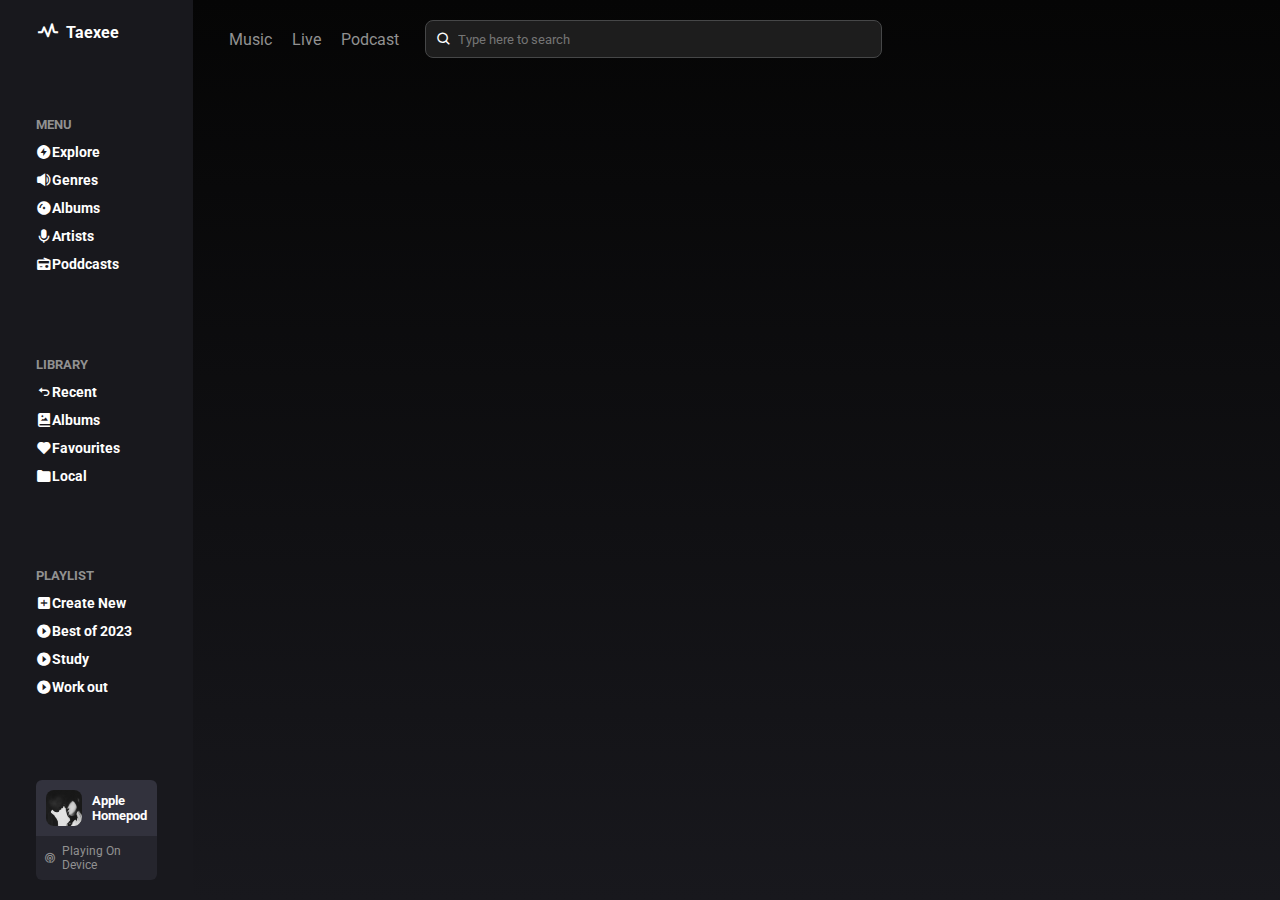
==== #7 music/index.html @ 2297165b "music player" ====
<!DOCTYPE html>
<html lang="en">
  <head>
    <meta charset="UTF-8">
    <meta name="viewport" content="width=device-width, initial-scale=1.0">
    <link href='https://unpkg.com/boxicons@2.1.4/css/boxicons.min.css' rel='stylesheet'>
    <link rel="stylesheet" href="style.css">
    <title>Music Player Platform</title>
  </head>
  
  <body>
    <div class="container">
      <aside class="sidebar">
        <div class="logo">
          <i class='bx bx-pulse'></i>
          <a href="#">Taexee</a>
        </div>

        <div class="menu">
          <h5>Menu</h5>
          <ul>
            <li>
              <i class='bx bxs-bolt-circle'></i>
              <a href="#">Explore</a>
            </li>
            <li>
              <i class='bx bxs-volume-full'></i>
              <a href="#">Genres</a>
            </li>
            <li>
              <i class='bx bxs-album'></i>
              <a href="#">Albums</a>
            </li>
            <li>
              <i class='bx bxs-microphone'></i>
              <a href="#">Artists</a>
            </li>
            <li>
              <i class='bx bxs-radio'></i>
              <a href="#">Poddcasts</a>
            </li>
          </ul>
        </div>

        <div class="menu">
          <h5>Library</h5>
          <ul>
            <li>
              <i class='bx bx-undo'></i>
              <a href="#">Recent</a>
            </li>
            <li>
              <i class='bx bxs-photo-album'></i>
              <a href="#">Albums</a>
            </li>
            <li>
              <i class='bx bxs-heart'></i>
              <a href="#">Favourites</a>
            </li>
            <li>
              <i class='bx bxs-folder'></i>
              <a href="#">Local</a>
            </li>
          </ul>
        </div>

        <div class="menu">
          <h5>Playlist</h5>
          <ul>
            <li>
              <i class='bx bxs-plus-square'></i>
              <a href="#">Create New</a>
            </li>
            <li>
              <i class='bx bxs-caret-right-circle'></i>
              <a href="#">Best of 2023</a>
            </li>
            <li>
              <i class='bx bxs-caret-right-circle'></i>
              <a href="#">Study</a>
            </li>
            <li>
              <i class='bx bxs-caret-right-circle'></i>
              <a href="#">Work out</a>
            </li>
          </ul>
        </div>
        
        <div class="playing">
          <div class="top">
            <img src="assets/To.X.jpg">
            <h4>Apple <br>Homepod</h4>
          </div>
          <div class="bottom">
            <i class='bx bx-podcast'></i>
            <p>Playing On Device</p>
          </div>
        </div>

      </aside>

      <main>
        <header>
          <div class="nav-links">
            <a href="#">Music</a>
            <a href="#">Live</a>
            <a href="#">Podcast</a>
          </div>

          <div class="search">
            <i class='bx bx-search'></i>
            <input type="text" placeholder="Type here to search">
          </div>

        </header>
      </main>

      <div class="right-section"></div>

    </div>
    
    <script src="script.js"></script>
  
  </body>
</html>
---- #7 music/style.css ----
@import url('https://fonts.googleapis.com/css2?family=Roboto:wght@300;400;500;700;900&display=swap');

*{
  margin: 0;
  padding: 0;
  box-sizing: border-box;
  font-family: 'Roboto', sans-serif;
}

a{
  text-decoration: none;
  color: #fff;
}

i{
  color: #fff;
  cursor: pointer;
}

img{
  object-fit: cover;
  object-position: top;
  border-radius: 8px;
}

html,
body{
  background: linear-gradient(#050505, #18181d);
  height: 100vh;
}

.container{
  width: 100%;
  display: grid;
  grid-template-columns: 1fr 4fr 2fr;
  background: linear-gradient(#050505, #18181d);
}

.container .sidebar{
  height: 100vh;
  background-color: #18181d;
  padding: 20px 36px;
  display: flex;
  flex-direction: column;
  justify-content: space-between;
  z-index: 10000;
  transition: all 0.6s ease;
}

.container .sidebar .logo{
  display: flex;
  align-items: center;
  gap: 6px;
}

.container .sidebar .logo > i{
  font-size: 24px;
  transition: all 0.3s ease;
}

.container .sidebar .logo a{
  font-weight: bold;
  transition: all 0.3s ease;
}

.container .sidebar .logo:hover a,
.container .sidebar .logo:hover i,
.container .sidebar .menu ul li:hover a,
.container .sidebar .menu ul li:hover i,
.container main header .nav-links a:hover{
  color: #5773ff;
}

.container .sidebar .menu h5{
  color: #919191;
  margin-bottom: 12px;
  text-transform: uppercase;
}

.container .sidebar .menu ul{
  list-style: none;
}

.container .sidebar .menu ul li{
  margin-bottom: 12px;
  display: flex;
  align-items: center;
  cursor: pointer;
}

.container .sidebar .menu ul li a{
  font-size: 14px;
  font-weight: bold;
  transition: all 0.3s ease;
}

.container .sidebar .playing .top {
  background-color: #32323d;
  border-radius: 6px 6px 0 0;
  padding: 10px;
  display: flex;
  align-items: center;
  gap: 10px;
  color: #fff;
  font-size: 13px;
}

.container .sidebar .playing .top img{
  width: 36px;
  height: 36px;
}

.container .sidebar .playing .bottom{
  background-color: #25252d;
  border-radius: 0 0 6px 6px;
  padding: 8px;
  display: flex;
  align-items: center;
  justify-content: center;
  gap: 6px;
  font-size: 12px;
}

.container .sidebar .playing .bottom i,
.container .sidebar .playing .bottom p{
  color: #919191;
}

.container main{
  padding: 20px 36px;
}

.container main header{
  display: flex;
  align-items: center;
  justify-content: space-between;
}

.container main header .nav-links{
  display: flex;
  align-items: center;
  gap: 20px;
}

.container main header .nav-links a{
  text-decoration: none;
  color: #919191;
  transition: all 0.3s ease;
}

.container main header .search{
  display: flex;
  align-items: center;
  gap: 6px;
  width: 70%;
  background-color: #1d1d1d;
  border: 1px solid #464748;
  padding: 10px;
  border-radius: 8px;
}

.container main header .search input{
  width: 100%;
  background-color: transparent;
  border: none;
  outline: none;
  color: #fff;
}
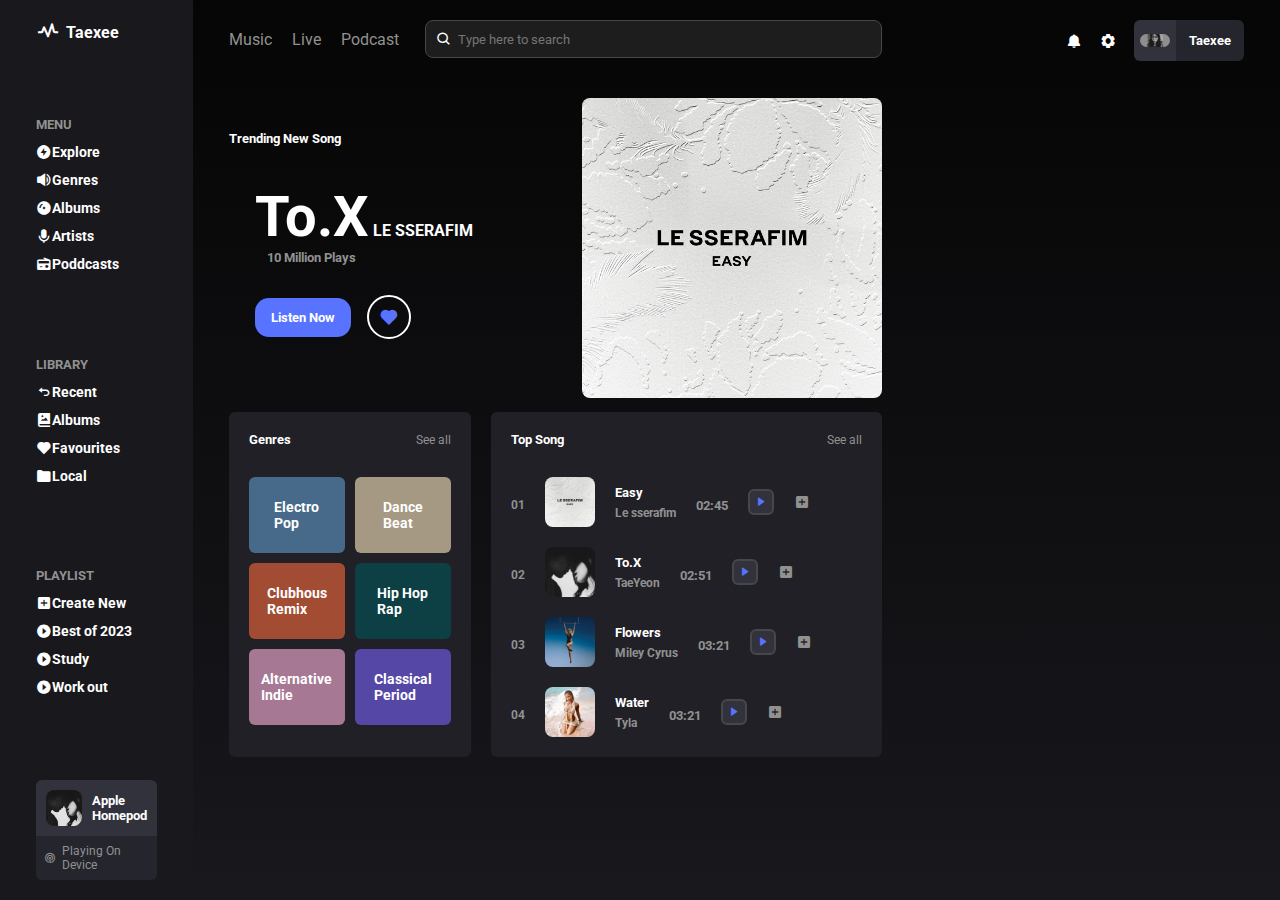
==== commit 01aa0488: "music player" ====
--- a/#7 music/index.html
+++ b/#7 music/index.html
@@ -113,9 +113,151 @@
           </div>
 
         </header>
+
+        <div class="trending">
+          <div class="left">
+            <h5>Trending New Song</h5>
+            <div class="info">
+              <h2>To.X</h2>
+              <h4>LE SSERAFIM</h4>
+              <h5>10 Million Plays</h5>
+              <div class="buttons">
+                <button>Listen Now</button>
+                <i class='bx bxs-heart'></i>
+              </div>
+            </div>
+          </div>
+          <img src="assets/easy.jpeg">
+        </div>
+
+        <div class="playlist">
+          <div class="genres">
+            <div class="header">
+              <h5>Genres</h5>
+              <a href="#">See all</a>
+            </div>
+
+            <div class="items">
+              <div class="item">
+                <p>Electro<br>Pop</p>
+              </div>
+              <div class="item">
+                <p>Dance<br>Beat</p>
+              </div>
+              <div class="item">
+                <p>Clubhous<br>Remix</p>
+              </div>
+              <div class="item">
+                <p>Hip Hop<br>Rap</p>
+              </div>
+              <div class="item">
+                <p>Alternative<br>Indie</p>
+              </div>
+              <div class="item">
+                <p>Classical<br>Period</p>
+              </div>
+            </div>
+          </div>
+
+          <div class="music-list">
+            <div class="header">
+              <h5>Top Song</h5>
+              <a href="#">See all</a>
+            </div>
+
+            <div class="items">
+              <div class="item">
+                <div class="info">
+                  <p>01</p>
+                  <img src="assets/easy.jpeg">
+                  <div class="details">
+                    <h5>Easy</h5>
+                    <p>Le sserafim</p>
+                  </div>
+                  <div class="actions">
+                    <p>02:45</p>
+                    <div class="icon">
+                      <i class='bx bxs-right-arrow'></i>
+                    </div>
+                    <i class='bx bxs-plus-square'></i>
+                  </div>
+                </div>
+                
+              </div>
+
+              <div class="item">
+                <div class="info">
+                  <p>02</p>
+                  <img src="assets/To.X.jpg">
+                  <div class="details">
+                    <h5>To.X</h5>
+                    <p>TaeYeon</p>
+                  </div>
+                  <div class="actions">
+                    <p>02:51</p>
+                    <div class="icon">
+                      <i class='bx bxs-right-arrow'></i>
+                    </div>
+                    <i class='bx bxs-plus-square'></i>
+                  </div>
+                </div>
+              </div>
+
+              <div class="item">
+                <div class="info">
+                  <p>03</p>
+                  <img src="assets/Flowers.jpeg">
+                  <div class="details">
+                    <h5>Flowers</h5>
+                    <p>Miley Cyrus</p>
+                  </div>
+                  <div class="actions">
+                    <p>03:21</p>
+                    <div class="icon">
+                      <i class='bx bxs-right-arrow'></i>
+                    </div>
+                    <i class='bx bxs-plus-square'></i>
+                  </div>
+                </div>
+              </div>
+
+              <div class="item">
+                <div class="info">
+                  <p>04</p>
+                  <img src="assets/Water.jpeg">
+                  <div class="details">
+                    <h5>Water</h5>
+                    <p>Tyla</p>
+                  </div>
+                  <div class="actions">
+                    <p>03:21</p>
+                    <div class="icon">
+                      <i class='bx bxs-right-arrow'></i>
+                    </div>
+                    <i class='bx bxs-plus-square'></i>
+                  </div>
+                </div>
+              </div>
+            </div>
+          </div>
+        </div>
       </main>
 
-      <div class="right-section"></div>
+      <div class="right-section">
+        <div class="profile">
+          <i class='bx bxs-bell'></i>
+          <i class='bx bxs-cog'></i>
+          <div class="user">
+            <div class="left">
+              <img src="assets/taeyeon.jpeg">
+            </div>
+            <div class="right">
+              <h5>Taexee</h5>
+            </div>
+          </div>
+        </div>
+
+      </div>
 
     </div>
     
--- a/#7 music/style.css
+++ b/#7 music/style.css
@@ -165,4 +165,229 @@
   border: none;
   outline: none;
   color: #fff;
+}
+
+.container main .trending{
+  margin-top: 40px;
+  display: flex;
+  align-items: center;
+  justify-content: space-between;
+  color: #fff;
+}
+
+.container main .trending .left .info{
+  margin-top: 12px;
+  padding: 26px;
+}
+
+.container main .trending .left .info h2{
+  font-size: 56px;
+  margin-bottom: 8px;
+}
+
+.container main .trending .left .info h4,
+.container main .trending .left .info h2{
+  display: inline;
+}
+
+.container main .trending .left .info h5{
+  margin-left: 12px;
+  color: #919191;
+}
+
+.container main .trending .left .info .buttons{
+  margin-top: 30px;
+  display: flex;
+  align-items: center;
+  gap: 16px;
+}
+
+.container main .trending .left .info .buttons button{
+  padding: 12px 16px;
+  background-color: #5773ff;
+  border: none;
+  border-radius: 14px;
+  color: #fff;
+  font-weight: bold;
+  cursor:  pointer;
+}
+
+.container main .trending .left .info .buttons i{
+  color: #5773ff;
+  font-size: 20px;
+  border: 2px solid #fff;
+  padding: 10px;
+  border-radius: 50%;
+}
+
+.container main .trending img{
+  width: 300px;
+  height: 300px;
+} 
+
+.container main .playlist{
+  margin-top: 14px;
+  display: flex;
+  gap: 20px;
+}
+
+.container main .playlist .genres{
+  color: #fff;
+  background-color: #202026;
+  padding: 20px;
+  border-radius: 6px;
+  width: 40%;
+}
+
+.container main .playlist .genres .header,
+.container main .playlist .music-list .header{
+  display: flex;
+  align-items: center;
+  justify-content: space-between;
+  margin-bottom: 30px;
+}
+
+.container main .playlist .genres .header a,
+.container main .playlist .music-list .header a{
+  color: #919191;
+  font-size: 12px;
+}
+
+.container main .playlist .genres .items{
+  display: grid;
+  grid-template-columns: 1fr 1fr;
+  gap: 10px;
+}
+
+.container main .playlist .genres .items .item{
+  padding: 22px 10px;
+  display: flex;
+  align-items: center;
+  justify-content: center;
+  border-radius: 6px;
+  cursor: pointer;
+}
+.container main .playlist .genres .items .item p{
+  font-size: 14px;
+  font-weight: bold;
+}
+
+.container main .playlist .genres .items .item:nth-child(1){
+  background-color: #476a8a;
+}
+
+.container main .playlist .genres .items .item:nth-child(2){
+  background-color: #a69984;
+}
+
+.container main .playlist .genres .items .item:nth-child(3){
+  background-color: #a24c34;
+}
+
+.container main .playlist .genres .items .item:nth-child(4){
+  background-color: #0d4045;
+}
+
+.container main .playlist .genres .items .item:nth-child(5){
+  background-color: #a67894;
+}
+
+.container main .playlist .genres .items .item:nth-child(6){
+  background-color: #5547a5;
+}
+
+.container main .playlist .music-list{
+  background-color: #202026;
+  padding: 20px;
+  color: #fff;
+  border-radius: 6px;
+  width: 65%;
+}
+
+.container main .playlist .music-list .items .item{
+  display: flex;
+  align-items: center;
+  justify-content: space-between;
+  margin-bottom: 20px;
+}
+
+.container main .playlist .music-list .items .item:last-child{
+  margin-bottom: 0;
+}
+.container main .playlist .music-list .items .item .info,
+.container main .playlist .music-list .items .item .actions{
+    display: flex;
+    align-items: center;
+    gap: 20px;
+}
+
+.container main .playlist .music-list .items .item .info p{
+    color: #919191;
+    font-size: 12px;
+    font-weight: bold;
+    margin-top: 6px;
+}
+
+.container main .playlist .music-list .items .item .info img{
+    width: 50px;
+    height: 50px;
+}
+
+.container main .playlist .music-list .items .item .actions p{
+  font-size: 13px;
+  font-weight: bold;
+}
+
+.container main .playlist .music-list .items .item .actions .icon{
+  display: flex;
+  align-items: center;
+  justify-content: center;
+  background-color: #32323d;
+  padding: 6px;
+  border: 2px solid #464748;
+  border-radius: 6px;
+}
+
+.container main .playlist .music-list .items .item .actions .icon i{
+  font-size: 10px;
+  color: #5773ff;
+}
+
+.container main .playlist .music-list .items .item .actions i{
+  color: #919191;
+}
+
+.container .right-section{
+  padding: 20px 36px 20px 0;
+}
+
+.container .right-section .profile{
+  display: flex;
+  align-items: center;
+  justify-content: flex-end;
+  gap: 18px;
+  margin-bottom: 40px;
+}
+
+.container .right-section .profile .user{
+  display: flex;
+}
+
+.container .right-section .profile .user .left{
+  display: flex;
+  align-items: center;
+  background: #32323d;
+  padding: 6px;
+  border-radius: 6px 0 0 6px;
+}
+
+.container .right-section .profile .user .left img{
+  width: 30px;
+}
+
+.container .right-section .profile .user .right{
+  background-color: #25252d;
+  border-radius: 0 6px 6px 0;
+  padding: 13px;
+  color: #fff;
 }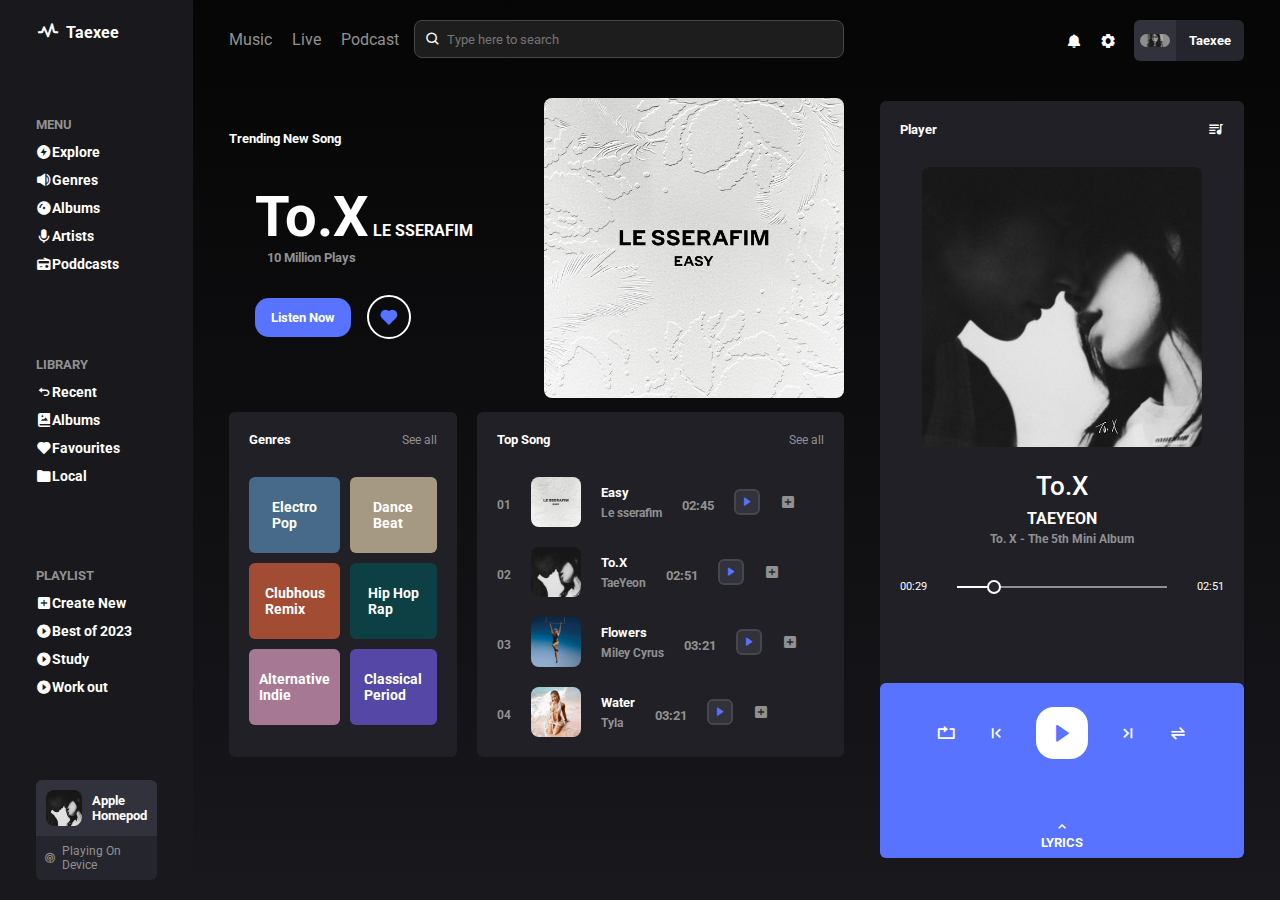
==== commit 43d8930f: "music player" ====
--- a/#7 music/index.html
+++ b/#7 music/index.html
@@ -257,6 +257,44 @@
           </div>
         </div>
 
+        <div class="music-player">
+          <div class="top-section">
+            <div class="header">
+              <h5>Player</h5>
+              <i class='bx bxs-playlist'></i>
+            </div>
+
+            <div class="song-info">
+              <img src="assets/To.X.jpg">
+              <div class="description">
+                <h3>To.X</h3>
+                <h5>TAEYEON</h5>
+                <p>To. X - The 5th Mini Album</p>
+              </div>
+              <div class="progress">
+                <p>00:29</p>
+                <div class="active-line"></div>
+                <div class="deactive-line"></div>
+                <p>02:51</p>
+              </div>
+            </div>
+          </div>
+
+          <div class="player-actions">
+            <div class="buttons">
+              <i class='bx bx-repeat'></i>
+              <i class='bx bx-first-page'></i>
+              <i class='bx bxs-right-arrow play-button'></i>
+              <i class='bx bx-last-page'></i>
+              <i class='bx bx-transfer-alt'></i>
+            </div>
+            <div class="lyrics">
+              <i class='bx bx-chevron-up'></i>
+              <h5>LYRICS</h5>
+            </div>
+          </div>
+
+        </div>
       </div>
 
     </div>
--- a/#7 music/style.css
+++ b/#7 music/style.css
@@ -390,4 +390,127 @@
   border-radius: 0 6px 6px 0;
   padding: 13px;
   color: #fff;
+}
+
+.container .right-section .music-player{
+  color: #fff;
+  background-color: #202026;
+  border-radius: 6px;
+  height: 88%;
+  display: flex;
+  flex-direction: column;
+}
+
+.container .right-section .music-player .top-section{
+  padding: 20px;
+  height: 86%;
+}
+
+.container .right-section .music-player .header{
+  display: flex;
+  align-items: center;
+  justify-content: space-between;
+  margin-bottom: 30px;
+}
+
+.container .right-section .music-player .song-info{
+  display: flex;
+  flex-direction: column;
+  align-items: center;
+  gap: 24px;
+  text-align: center;
+}
+
+.container .right-section .music-player .song-info img{
+  width: 280px;
+}
+
+.container .right-section .music-player .description h3{
+  font-size: 26px;
+  font-weight: 500;
+  margin-bottom: 8px;
+}
+
+.container .right-section .music-player .description h5{
+  font-size: 16px;
+  margin-bottom: 4px;
+}
+
+.container .right-section .music-player .description p{
+  color: #919191;
+  font-size: 12px;
+  font-weight: bold;
+}
+
+.container .right-section .music-player .song-info .progress{
+  display: flex;
+  align-items: center;
+  margin: 10px 0;
+}
+
+.container .right-section .music-player .song-info .progress p{
+  font-size: 11px;
+}
+
+.container .right-section .music-player .song-info .progress .active-line{
+  position: relative;
+  width: 30px;
+  height: 2px;
+  background-color: #fff;
+  margin-left: 30px;
+}
+
+.container .right-section .music-player .song-info .progress .deactive-line{
+  width: 180px;
+  height: 2px;
+  background-color: #919191;
+  margin-right: 30px;
+}
+
+.container .right-section .music-player .song-info .progress .active-line::before{
+  content: "";
+  background-color: #25252d;
+  height: 10px;
+  width: 10px;
+  border: 2px solid #fff;
+  position: absolute;
+  top: -6px;
+  left: 30px;
+  border-radius: 50%;
+}
+
+.container .right-section .music-player .player-actions{
+  background-color: #5773ff;
+  height: 26%;
+  border-radius: 6px;
+  display: flex;
+  flex-direction: column;
+  align-items: center;
+  position: relative;
+}
+
+.container .right-section .music-player .player-actions .buttons{
+  display: flex;
+  align-items: center;
+  gap: 30px;
+  margin-top: 24px;
+}
+
+.container .right-section .music-player .player-actions .buttons i{
+  font-size: 20px;
+}
+
+.container .right-section .music-player .player-actions .buttons .play-button{
+  padding: 16px;
+  background-color: #fff;
+  color: #5773ff;
+  border-radius: 18px;
+}
+
+.container .right-section .music-player .player-actions .lyrics{
+  display: flex;
+  flex-direction: column;
+  align-items: center;
+  position: absolute;
+  bottom: 8px;
 }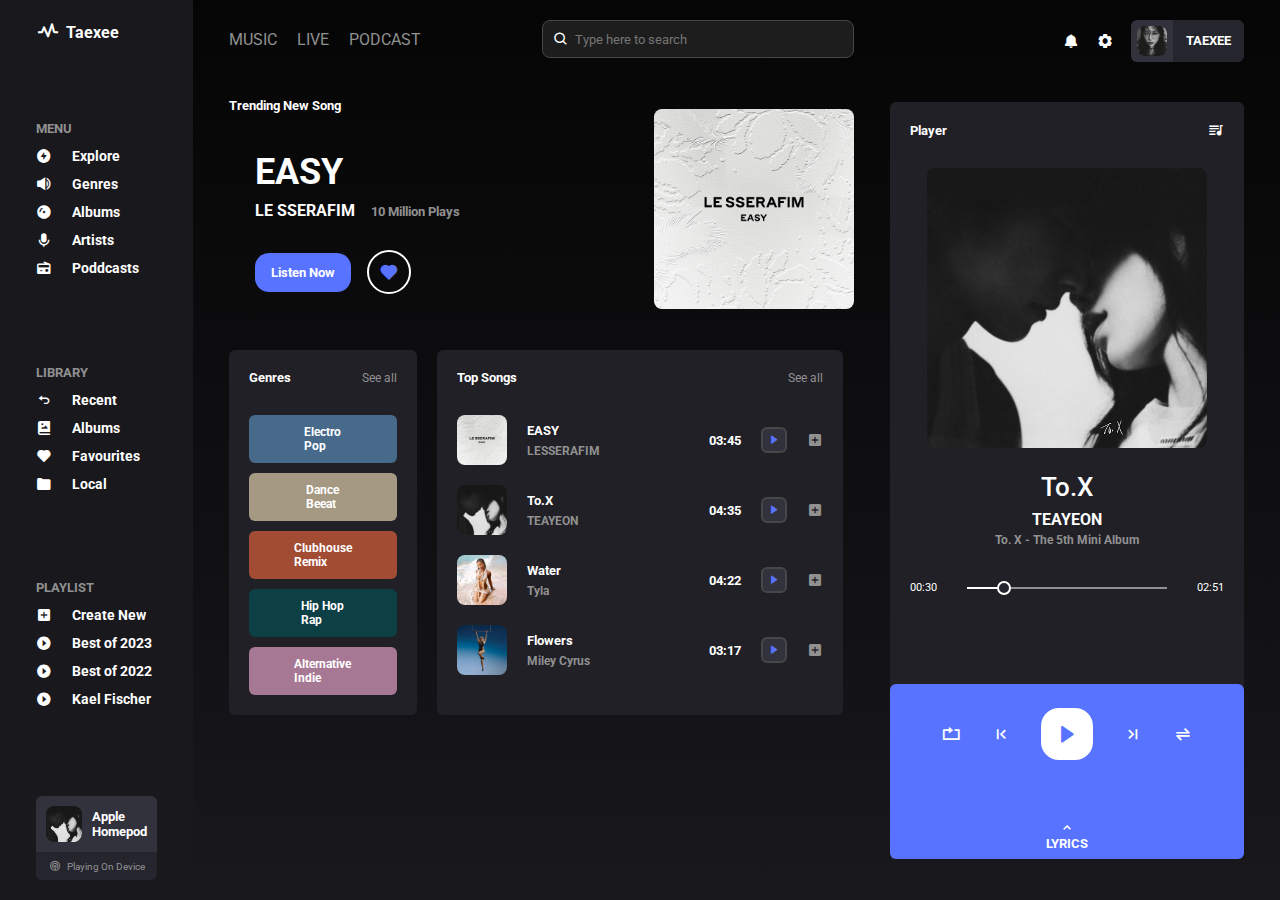
==== commit 53fbbc60: "music player" ====
--- a/#7 music/index.html
+++ b/#7 music/index.html
@@ -1,305 +1,319 @@
 <!DOCTYPE html>
 <html lang="en">
-  <head>
+
+<head>
     <meta charset="UTF-8">
     <meta name="viewport" content="width=device-width, initial-scale=1.0">
     <link href='https://unpkg.com/boxicons@2.1.4/css/boxicons.min.css' rel='stylesheet'>
     <link rel="stylesheet" href="style.css">
     <title>Music Player Platform</title>
-  </head>
-  
-  <body>
+</head>
+
+<body>
+
     <div class="container">
-      <aside class="sidebar">
-        <div class="logo">
-          <i class='bx bx-pulse'></i>
-          <a href="#">Taexee</a>
+        <aside class="sidebar">
+            <div class="logo">
+                <button class="menu-btn" id="menu-close">
+                    <i class='bx bx-log-out-circle'></i>
+                </button>
+                <i class='bx bx-pulse'></i>
+                <a href="#">Taexee</a>
+            </div>
+
+            <div class="menu">
+                <h5>Menu</h5>
+                <ul>
+                    <li>
+                        <i class='bx bxs-bolt-circle'></i>
+                        <a href="#">Explore</a>
+                    </li>
+                    <li>
+                        <i class='bx bxs-volume-full'></i>
+                        <a href="#">Genres</a>
+                    </li>
+                    <li>
+                        <i class='bx bxs-album'></i>
+                        <a href="#">Albums</a>
+                    </li>
+                    <li>
+                        <i class='bx bxs-microphone'></i>
+                        <a href="#">Artists</a>
+                    </li>
+                    <li>
+                        <i class='bx bxs-radio'></i>
+                        <a href="#">Poddcasts</a>
+                    </li>
+                </ul>
+            </div>
+
+            <div class="menu">
+                <h5>Library</h5>
+                <ul>
+                    <li>
+                        <i class='bx bx-undo'></i>
+                        <a href="#">Recent</a>
+                    </li>
+                    <li>
+                        <i class='bx bxs-photo-album'></i>
+                        <a href="#">Albums</a>
+                    </li>
+                    <li>
+                        <i class='bx bxs-heart'></i>
+                        <a href="#">Favourites</a>
+                    </li>
+                    <li>
+                        <i class='bx bxs-folder'></i>
+                        <a href="#">Local</a>
+                    </li>
+
+                </ul>
+            </div>
+
+            <div class="menu">
+                <h5>Playlist</h5>
+                <ul>
+                    <li>
+                        <i class='bx bxs-plus-square'></i>
+                        <a href="#">Create New</a>
+                    </li>
+                    <li>
+                        <i class='bx bxs-caret-right-circle'></i>
+                        <a href="#">Best of 2023</a>
+                    </li>
+                    <li>
+                        <i class='bx bxs-caret-right-circle'></i>
+                        <a href="#">Best of 2022</a>
+                    </li>
+                    <li>
+                        <i class='bx bxs-caret-right-circle'></i>
+                        <a href="#">Kael Fischer</a>
+                    </li>
+
+                </ul>
+            </div>
+
+            <div class="playing">
+                <div class="top">
+                    <img src="assets/To.X.jpg">
+                    <h4>Apple<br>Homepod</h4>
+                </div>
+                <div class="bottom">
+                    <i class='bx bx-podcast'></i>
+                    <p>Playing On Device</p>
+                </div>
+            </div>
+
+
+        </aside>
+
+        <main>
+            <header>
+                <div class="nav-links">
+                    <button class="menu-btn" id="menu-open">
+                        <i class='bx bx-menu'></i>
+                    </button>
+                    <a href="#">Music</a>
+                    <a href="#">Live</a>
+                    <a href="#">Podcast</a>
+                </div>
+
+                <div class="search">
+                    <i class='bx bx-search'></i>
+                    <input type="text" placeholder="Type here to search">
+                </div>
+
+            </header>
+
+            <div class="trending">
+                <div class="left">
+                    <h5>Trending New Song</h5>
+                    <div class="info">
+                        <h2>EASY</h2>
+                        <h4>LE SSERAFIM</h4>
+                        <h5>10 Million Plays</h5>
+                        <div class="buttons">
+                            <button>Listen Now</button>
+                            <i class='bx bxs-heart'></i>
+                        </div>
+                    </div>
+                </div>
+                <img src="assets/easy.jpeg">
+            </div>
+
+            <div class="playlist">
+                <div class="genres">
+                    <div class="header">
+                        <h5>Genres</h5>
+                        <a href="#">See all</a>
+                    </div>
+
+                    <div class="items">
+                        <div class="item">
+                            <p>Electro<br>Pop</p>
+                        </div>
+                        <div class="item">
+                            <p>Dance<br>Beeat</p>
+                        </div>
+                        <div class="item">
+                            <p>Clubhouse<br>Remix</p>
+                        </div>
+                        <div class="item">
+                            <p>Hip Hop<br>Rap</p>
+                        </div>
+                        <div class="item">
+                            <p>Alternative<br>Indie</p>
+                        </div>
+                        <div class="item">
+                            <p>Classical<br>Period</p>
+                        </div>
+                    </div>
+
+                </div>
+
+                <div class="music-list">
+                    <div class="header">
+                        <h5>Top Songs</h5>
+                        <a href="#">See all</a>
+                    </div>
+
+                    <div class="items">
+                        <div class="item">
+                            <div class="info">
+                                <p>01</p>
+                                <img src="assets/easy.jpeg">
+                                <div class="details">
+                                    <h5>EASY</h5>
+                                    <p>LESSERAFIM</p>
+                                </div>
+                            </div>
+                            <div class="actions">
+                                <p>03:45</p>
+                                <div class="icon">
+                                    <i class='bx bxs-right-arrow'></i>
+                                </div>
+                                <i class='bx bxs-plus-square'></i>
+                            </div>
+                        </div>
+                        <div class="item">
+                            <div class="info">
+                                <p>02</p>
+                                <img src="assets/To.X.jpg">
+                                <div class="details">
+                                    <h5>To.X</h5>
+                                    <p>TEAYEON</p>
+                                </div>
+                            </div>
+                            <div class="actions">
+                                <p>04:35</p>
+                                <div class="icon">
+                                    <i class='bx bxs-right-arrow'></i>
+                                </div>
+                                <i class='bx bxs-plus-square'></i>
+                            </div>
+                        </div>
+                        <div class="item">
+                            <div class="info">
+                                <p>03</p>
+                                <img src="assets/Water.jpeg">
+                                <div class="details">
+                                    <h5>Water</h5>
+                                    <p>Tyla</p>
+                                </div>
+                            </div>
+                            <div class="actions">
+                                <p>04:22</p>
+                                <div class="icon">
+                                    <i class='bx bxs-right-arrow'></i>
+                                </div>
+                                <i class='bx bxs-plus-square'></i>
+                            </div>
+                        </div>
+                        <div class="item">
+                            <div class="info">
+                                <p>04</p>
+                                <img src="assets/Flowers.jpeg">
+                                <div class="details">
+                                    <h5>Flowers</h5>
+                                    <p>Miley Cyrus</p>
+                                </div>
+                            </div>
+                            <div class="actions">
+                                <p>03:17</p>
+                                <div class="icon">
+                                    <i class='bx bxs-right-arrow'></i>
+                                </div>
+                                <i class='bx bxs-plus-square'></i>
+                            </div>
+                        </div>
+                    </div>
+
+                </div>
+
+            </div>
+
+
+        </main>
+
+        <div class="right-section">
+
+            <div class="profile">
+                <i class='bx bxs-bell'></i>
+                <i class='bx bxs-cog'></i>
+                <div class="user">
+                    <div class="left">
+                        <img src="assets/taeyeon.jpeg">
+                    </div>
+                    <div class="right">
+                        <h5>TAEXEE</h5>
+                    </div>
+                </div>
+            </div>
+
+            <div class="music-player">
+                <div class="top-section">
+                    <div class="header">
+                        <h5>Player</h5>
+                        <i class='bx bxs-playlist'></i>
+                    </div>
+                    <div class="song-info">
+                        <img src="assets/To.X.jpg">
+                        <div class="description">
+                            <h3>To.X</h3>
+                            <h5>TEAYEON</h5>
+                            <p>To. X - The 5th Mini Album</p>
+                        </div>
+                        <div class="progress">
+                            <p>00:30</p>
+                            <div class="active-line"></div>
+                            <div class="deactive-line"></div>
+                            <p>02:51</p>
+                        </div>
+                    </div>
+                </div>
+
+                <div class="player-actions">
+                    <div class="buttons">
+                        <i class='bx bx-repeat'></i>
+                        <i class='bx bx-first-page'></i>
+                        <i class='bx bxs-right-arrow play-button'></i>
+                        <i class='bx bx-last-page'></i>
+                        <i class='bx bx-transfer-alt'></i>
+                    </div>
+                    <div class="lyrics">
+                        <i class='bx bx-chevron-up'></i>
+                        <h5>LYRICS</h5>
+                    </div>
+                </div>
+
+            </div>
+
         </div>
 
-        <div class="menu">
-          <h5>Menu</h5>
-          <ul>
-            <li>
-              <i class='bx bxs-bolt-circle'></i>
-              <a href="#">Explore</a>
-            </li>
-            <li>
-              <i class='bx bxs-volume-full'></i>
-              <a href="#">Genres</a>
-            </li>
-            <li>
-              <i class='bx bxs-album'></i>
-              <a href="#">Albums</a>
-            </li>
-            <li>
-              <i class='bx bxs-microphone'></i>
-              <a href="#">Artists</a>
-            </li>
-            <li>
-              <i class='bx bxs-radio'></i>
-              <a href="#">Poddcasts</a>
-            </li>
-          </ul>
-        </div>
-
-        <div class="menu">
-          <h5>Library</h5>
-          <ul>
-            <li>
-              <i class='bx bx-undo'></i>
-              <a href="#">Recent</a>
-            </li>
-            <li>
-              <i class='bx bxs-photo-album'></i>
-              <a href="#">Albums</a>
-            </li>
-            <li>
-              <i class='bx bxs-heart'></i>
-              <a href="#">Favourites</a>
-            </li>
-            <li>
-              <i class='bx bxs-folder'></i>
-              <a href="#">Local</a>
-            </li>
-          </ul>
-        </div>
-
-        <div class="menu">
-          <h5>Playlist</h5>
-          <ul>
-            <li>
-              <i class='bx bxs-plus-square'></i>
-              <a href="#">Create New</a>
-            </li>
-            <li>
-              <i class='bx bxs-caret-right-circle'></i>
-              <a href="#">Best of 2023</a>
-            </li>
-            <li>
-              <i class='bx bxs-caret-right-circle'></i>
-              <a href="#">Study</a>
-            </li>
-            <li>
-              <i class='bx bxs-caret-right-circle'></i>
-              <a href="#">Work out</a>
-            </li>
-          </ul>
-        </div>
-        
-        <div class="playing">
-          <div class="top">
-            <img src="assets/To.X.jpg">
-            <h4>Apple <br>Homepod</h4>
-          </div>
-          <div class="bottom">
-            <i class='bx bx-podcast'></i>
-            <p>Playing On Device</p>
-          </div>
-        </div>
-
-      </aside>
-
-      <main>
-        <header>
-          <div class="nav-links">
-            <a href="#">Music</a>
-            <a href="#">Live</a>
-            <a href="#">Podcast</a>
-          </div>
-
-          <div class="search">
-            <i class='bx bx-search'></i>
-            <input type="text" placeholder="Type here to search">
-          </div>
-
-        </header>
-
-        <div class="trending">
-          <div class="left">
-            <h5>Trending New Song</h5>
-            <div class="info">
-              <h2>To.X</h2>
-              <h4>LE SSERAFIM</h4>
-              <h5>10 Million Plays</h5>
-              <div class="buttons">
-                <button>Listen Now</button>
-                <i class='bx bxs-heart'></i>
-              </div>
-            </div>
-          </div>
-          <img src="assets/easy.jpeg">
-        </div>
-
-        <div class="playlist">
-          <div class="genres">
-            <div class="header">
-              <h5>Genres</h5>
-              <a href="#">See all</a>
-            </div>
-
-            <div class="items">
-              <div class="item">
-                <p>Electro<br>Pop</p>
-              </div>
-              <div class="item">
-                <p>Dance<br>Beat</p>
-              </div>
-              <div class="item">
-                <p>Clubhous<br>Remix</p>
-              </div>
-              <div class="item">
-                <p>Hip Hop<br>Rap</p>
-              </div>
-              <div class="item">
-                <p>Alternative<br>Indie</p>
-              </div>
-              <div class="item">
-                <p>Classical<br>Period</p>
-              </div>
-            </div>
-          </div>
-
-          <div class="music-list">
-            <div class="header">
-              <h5>Top Song</h5>
-              <a href="#">See all</a>
-            </div>
-
-            <div class="items">
-              <div class="item">
-                <div class="info">
-                  <p>01</p>
-                  <img src="assets/easy.jpeg">
-                  <div class="details">
-                    <h5>Easy</h5>
-                    <p>Le sserafim</p>
-                  </div>
-                  <div class="actions">
-                    <p>02:45</p>
-                    <div class="icon">
-                      <i class='bx bxs-right-arrow'></i>
-                    </div>
-                    <i class='bx bxs-plus-square'></i>
-                  </div>
-                </div>
-                
-              </div>
-
-              <div class="item">
-                <div class="info">
-                  <p>02</p>
-                  <img src="assets/To.X.jpg">
-                  <div class="details">
-                    <h5>To.X</h5>
-                    <p>TaeYeon</p>
-                  </div>
-                  <div class="actions">
-                    <p>02:51</p>
-                    <div class="icon">
-                      <i class='bx bxs-right-arrow'></i>
-                    </div>
-                    <i class='bx bxs-plus-square'></i>
-                  </div>
-                </div>
-              </div>
-
-              <div class="item">
-                <div class="info">
-                  <p>03</p>
-                  <img src="assets/Flowers.jpeg">
-                  <div class="details">
-                    <h5>Flowers</h5>
-                    <p>Miley Cyrus</p>
-                  </div>
-                  <div class="actions">
-                    <p>03:21</p>
-                    <div class="icon">
-                      <i class='bx bxs-right-arrow'></i>
-                    </div>
-                    <i class='bx bxs-plus-square'></i>
-                  </div>
-                </div>
-              </div>
-
-              <div class="item">
-                <div class="info">
-                  <p>04</p>
-                  <img src="assets/Water.jpeg">
-                  <div class="details">
-                    <h5>Water</h5>
-                    <p>Tyla</p>
-                  </div>
-                  <div class="actions">
-                    <p>03:21</p>
-                    <div class="icon">
-                      <i class='bx bxs-right-arrow'></i>
-                    </div>
-                    <i class='bx bxs-plus-square'></i>
-                  </div>
-                </div>
-              </div>
-            </div>
-          </div>
-        </div>
-      </main>
-
-      <div class="right-section">
-        <div class="profile">
-          <i class='bx bxs-bell'></i>
-          <i class='bx bxs-cog'></i>
-          <div class="user">
-            <div class="left">
-              <img src="assets/taeyeon.jpeg">
-            </div>
-            <div class="right">
-              <h5>Taexee</h5>
-            </div>
-          </div>
-        </div>
-
-        <div class="music-player">
-          <div class="top-section">
-            <div class="header">
-              <h5>Player</h5>
-              <i class='bx bxs-playlist'></i>
-            </div>
-
-            <div class="song-info">
-              <img src="assets/To.X.jpg">
-              <div class="description">
-                <h3>To.X</h3>
-                <h5>TAEYEON</h5>
-                <p>To. X - The 5th Mini Album</p>
-              </div>
-              <div class="progress">
-                <p>00:29</p>
-                <div class="active-line"></div>
-                <div class="deactive-line"></div>
-                <p>02:51</p>
-              </div>
-            </div>
-          </div>
-
-          <div class="player-actions">
-            <div class="buttons">
-              <i class='bx bx-repeat'></i>
-              <i class='bx bx-first-page'></i>
-              <i class='bx bxs-right-arrow play-button'></i>
-              <i class='bx bx-last-page'></i>
-              <i class='bx bx-transfer-alt'></i>
-            </div>
-            <div class="lyrics">
-              <i class='bx bx-chevron-up'></i>
-              <h5>LYRICS</h5>
-            </div>
-          </div>
-
-        </div>
-      </div>
-
     </div>
-    
+
+
     <script src="script.js"></script>
-  
-  </body>
+</body>
+
 </html>--- a/#7 music/style.css
+++ b/#7 music/style.css
@@ -1,319 +1,322 @@
 @import url('https://fonts.googleapis.com/css2?family=Roboto:wght@300;400;500;700;900&display=swap');
 
 *{
-  margin: 0;
-  padding: 0;
-  box-sizing: border-box;
-  font-family: 'Roboto', sans-serif;
+    margin: 0;
+    padding: 0;
+    box-sizing: border-box;
+    font-family: 'Roboto', sans-serif;
 }
 
 a{
-  text-decoration: none;
-  color: #fff;
+    text-decoration: none;
+    color: #fff;
 }
 
 i{
-  color: #fff;
-  cursor: pointer;
+    color: #fff;
+    cursor: pointer;
 }
 
 img{
-  object-fit: cover;
-  object-position: top;
-  border-radius: 8px;
+    object-fit: cover;
+    object-position: top;
+    border-radius: 8px;
 }
 
 html,
 body{
-  background: linear-gradient(#050505, #18181d);
-  height: 100vh;
+    background: linear-gradient(#050505, #18181d);
+    height: 100vh;
 }
 
 .container{
-  width: 100%;
-  display: grid;
-  grid-template-columns: 1fr 4fr 2fr;
-  background: linear-gradient(#050505, #18181d);
+    width: 100%;
+    display: grid;
+    grid-template-columns: 1fr 4fr 2fr;
+    background: linear-gradient(#050505, #18181d);;
 }
 
 .container .sidebar{
-  height: 100vh;
-  background-color: #18181d;
-  padding: 20px 36px;
-  display: flex;
-  flex-direction: column;
-  justify-content: space-between;
-  z-index: 10000;
-  transition: all 0.6s ease;
+    height: 100vh;
+    background-color: #18181d;
+    padding: 20px 36px;
+    display: flex;
+    flex-direction: column;
+    justify-content: space-between;
+    z-index: 10000;
+    transition: all 0.6s ease;
 }
 
 .container .sidebar .logo{
-  display: flex;
-  align-items: center;
-  gap: 6px;
+    display: flex;
+    align-items: center;
+    gap: 6px;
 }
 
 .container .sidebar .logo > i{
-  font-size: 24px;
-  transition: all 0.3s ease;
+    font-size: 24px;
+    transition: all 0.3s ease;
 }
 
 .container .sidebar .logo a{
-  font-weight: bold;
-  transition: all 0.3s ease;
-}
-
-.container .sidebar .logo:hover a,
-.container .sidebar .logo:hover i,
+    font-weight: bold;
+    transition: all 0.3s ease;
+}
+
+.container .sidebar .logo a:hover,
 .container .sidebar .menu ul li:hover a,
 .container .sidebar .menu ul li:hover i,
 .container main header .nav-links a:hover{
-  color: #5773ff;
+    color: #5773ff;
 }
 
 .container .sidebar .menu h5{
-  color: #919191;
-  margin-bottom: 12px;
-  text-transform: uppercase;
+    color: #919191;
+    margin-bottom: 12px;
+    text-transform: uppercase;
 }
 
 .container .sidebar .menu ul{
-  list-style: none;
+    list-style: none;
 }
 
 .container .sidebar .menu ul li{
-  margin-bottom: 12px;
-  display: flex;
-  align-items: center;
-  cursor: pointer;
+    margin-bottom: 12px;
+    display: flex;
+    align-items: center;
+    gap: 20px;
+    cursor: pointer;
 }
 
 .container .sidebar .menu ul li a{
-  font-size: 14px;
-  font-weight: bold;
-  transition: all 0.3s ease;
-}
-
-.container .sidebar .playing .top {
-  background-color: #32323d;
-  border-radius: 6px 6px 0 0;
-  padding: 10px;
-  display: flex;
-  align-items: center;
-  gap: 10px;
-  color: #fff;
-  font-size: 13px;
+    font-size: 14px;
+    font-weight: bold;
+    transition: all 0.3s ease;
+}
+
+.container .sidebar .playing .top{
+    background-color: #32323d;
+    border-radius: 6px 6px 0 0;
+    padding: 10px;
+    display: flex;
+    align-items: center;
+    gap: 10px;
+    color: #fff;
+    font-size: 13px;
 }
 
 .container .sidebar .playing .top img{
-  width: 36px;
-  height: 36px;
+    width: 36px;
+    height: 36px;
 }
 
 .container .sidebar .playing .bottom{
-  background-color: #25252d;
-  border-radius: 0 0 6px 6px;
-  padding: 8px;
-  display: flex;
-  align-items: center;
-  justify-content: center;
-  gap: 6px;
-  font-size: 12px;
+    background-color: #25252d;
+    border-radius: 0 0 6px 6px;
+    padding: 8px;
+    display: flex;
+    align-items: center;
+    justify-content: center;
+    gap: 6px;
+    font-size: 12px;
 }
 
 .container .sidebar .playing .bottom i,
 .container .sidebar .playing .bottom p{
-  color: #919191;
+    color: #919191;
 }
 
 .container main{
-  padding: 20px 36px;
+    padding: 20px 36px;
 }
 
 .container main header{
-  display: flex;
-  align-items: center;
-  justify-content: space-between;
+    display: flex;
+    align-items: center;
+    justify-content: space-between;
 }
 
 .container main header .nav-links{
-  display: flex;
-  align-items: center;
-  gap: 20px;
+    display: flex;
+    align-items: center;
+    gap: 20px;
 }
 
 .container main header .nav-links a{
-  text-decoration: none;
-  color: #919191;
-  transition: all 0.3s ease;
+    text-transform: uppercase;
+    color: #919191;
+    transition: all 0.3s ease;
 }
 
 .container main header .search{
-  display: flex;
-  align-items: center;
-  gap: 6px;
-  width: 70%;
-  background-color: #1d1d1d;
-  border: 1px solid #464748;
-  padding: 10px;
-  border-radius: 8px;
+    display: flex;
+    align-items: center;
+    gap: 6px;
+    width: 70%;
+    background-color: #1d1d1d;
+    border: 1px solid #464748;
+    padding: 10px;
+    border-radius: 8px;
 }
 
 .container main header .search input{
-  width: 100%;
-  background-color: transparent;
-  border: none;
-  outline: none;
-  color: #fff;
+    width: 100%;
+    background-color: transparent;
+    border: none;
+    outline: none;
+    color: #fff;
 }
 
 .container main .trending{
-  margin-top: 40px;
-  display: flex;
-  align-items: center;
-  justify-content: space-between;
-  color: #fff;
+    margin-top: 40px;
+    display: flex;
+    align-items: center;
+    justify-content: space-between;
+    color: #fff;
+    margin-bottom: 30px;
 }
 
 .container main .trending .left .info{
-  margin-top: 12px;
-  padding: 26px;
+    margin-top: 12px;
+    padding: 26px;
 }
 
 .container main .trending .left .info h2{
-  font-size: 56px;
-  margin-bottom: 8px;
+    font-size: 56px;
+    margin-bottom: 8px;
 }
 
 .container main .trending .left .info h4,
-.container main .trending .left .info h2{
-  display: inline;
-}
-
 .container main .trending .left .info h5{
-  margin-left: 12px;
-  color: #919191;
+    display: inline;
+}
+
+.container main .trending .left .info h5{
+    margin-left: 12px;
+    color: #919191;
 }
 
 .container main .trending .left .info .buttons{
-  margin-top: 30px;
-  display: flex;
-  align-items: center;
-  gap: 16px;
+    margin-top: 30px;
+    display: flex;
+    align-items: center;
+    gap: 16px;
 }
 
 .container main .trending .left .info .buttons button{
-  padding: 12px 16px;
-  background-color: #5773ff;
-  border: none;
-  border-radius: 14px;
-  color: #fff;
-  font-weight: bold;
-  cursor:  pointer;
+    padding: 12px 16px;
+    background-color: #5773ff;
+    border: none;
+    border-radius: 14px;
+    color: #fff;
+    font-weight: bold;
+    cursor: pointer;
 }
 
 .container main .trending .left .info .buttons i{
-  color: #5773ff;
-  font-size: 20px;
-  border: 2px solid #fff;
-  padding: 10px;
-  border-radius: 50%;
+    color: #5773ff;
+    font-size: 20px;
+    border: 2px solid #fff;
+    padding: 10px;
+    border-radius: 50%;
 }
 
 .container main .trending img{
-  width: 300px;
-  height: 300px;
-} 
+    width: 300px;
+    /* height: 200px; */
+}
 
 .container main .playlist{
-  margin-top: 14px;
-  display: flex;
-  gap: 20px;
+    margin-top: 14px;
+    display: flex;
+    gap: 20px;
 }
 
 .container main .playlist .genres{
-  color: #fff;
-  background-color: #202026;
-  padding: 20px;
-  border-radius: 6px;
-  width: 40%;
+    color: #fff;
+    background-color: #202026;
+    padding: 20px;
+    border-radius: 6px;
+    width: 40%;
 }
 
 .container main .playlist .genres .header,
 .container main .playlist .music-list .header{
-  display: flex;
-  align-items: center;
-  justify-content: space-between;
-  margin-bottom: 30px;
+    display: flex;
+    align-items: center;
+    justify-content: space-between;
+    margin-bottom: 30px;
 }
 
 .container main .playlist .genres .header a,
 .container main .playlist .music-list .header a{
-  color: #919191;
-  font-size: 12px;
+    color: #919191;
+    font-size: 12px;
 }
 
 .container main .playlist .genres .items{
-  display: grid;
-  grid-template-columns: 1fr 1fr;
-  gap: 10px;
+    display: grid;
+    grid-template-columns: 1fr 1fr;
+    gap: 10px;
 }
 
 .container main .playlist .genres .items .item{
-  padding: 22px 10px;
-  display: flex;
-  align-items: center;
-  justify-content: center;
-  border-radius: 6px;
-  cursor: pointer;
-}
+    padding: 22px 10px;
+    display: flex;
+    align-items: center;
+    justify-content: center;
+    border-radius: 6px;
+    cursor: pointer;
+}
+
 .container main .playlist .genres .items .item p{
-  font-size: 14px;
-  font-weight: bold;
+    font-size: 14px;
+    font-weight: bold;
 }
 
 .container main .playlist .genres .items .item:nth-child(1){
-  background-color: #476a8a;
+    background-color: #476a8a;
 }
 
 .container main .playlist .genres .items .item:nth-child(2){
-  background-color: #a69984;
+    background-color: #a69984;
 }
 
 .container main .playlist .genres .items .item:nth-child(3){
-  background-color: #a24c34;
+    background-color: #a24c34;
 }
 
 .container main .playlist .genres .items .item:nth-child(4){
-  background-color: #0d4045;
+    background-color: #0d4045;
 }
 
 .container main .playlist .genres .items .item:nth-child(5){
-  background-color: #a67894;
+    background-color: #a67894;
 }
 
 .container main .playlist .genres .items .item:nth-child(6){
-  background-color: #5547a5;
+    background-color: #5547a5;
 }
 
 .container main .playlist .music-list{
-  background-color: #202026;
-  padding: 20px;
-  color: #fff;
-  border-radius: 6px;
-  width: 65%;
+    background-color: #202026;
+    padding: 20px;
+    color: #fff;
+    border-radius: 6px;
+    width: 65%;
 }
 
 .container main .playlist .music-list .items .item{
-  display: flex;
-  align-items: center;
-  justify-content: space-between;
-  margin-bottom: 20px;
+    display: flex;
+    align-items: center;
+    justify-content: space-between;
+    margin-bottom: 20px;
 }
 
 .container main .playlist .music-list .items .item:last-child{
-  margin-bottom: 0;
-}
+    margin-bottom: 0;
+}
+
 .container main .playlist .music-list .items .item .info,
 .container main .playlist .music-list .items .item .actions{
     display: flex;
@@ -334,183 +337,416 @@
 }
 
 .container main .playlist .music-list .items .item .actions p{
-  font-size: 13px;
-  font-weight: bold;
+    font-size: 13px;
+    font-weight: bold;
 }
 
 .container main .playlist .music-list .items .item .actions .icon{
-  display: flex;
-  align-items: center;
-  justify-content: center;
-  background-color: #32323d;
-  padding: 6px;
-  border: 2px solid #464748;
-  border-radius: 6px;
+    display: flex;
+    align-items: center;
+    justify-content: center;
+    background-color: #32323d;
+    padding: 6px;
+    border: 2px solid #464748;
+    border-radius: 6px;
 }
 
 .container main .playlist .music-list .items .item .actions .icon i{
-  font-size: 10px;
-  color: #5773ff;
+    font-size: 10px;
+    color: #5773ff;
 }
 
 .container main .playlist .music-list .items .item .actions i{
-  color: #919191;
+    color: #919191;
 }
 
 .container .right-section{
-  padding: 20px 36px 20px 0;
+    padding: 20px 36px 20px 0;
 }
 
 .container .right-section .profile{
-  display: flex;
-  align-items: center;
-  justify-content: flex-end;
-  gap: 18px;
-  margin-bottom: 40px;
+    display: flex;
+    align-items: center;
+    justify-content: flex-end;
+    gap: 18px;
+    margin-bottom: 40px;
 }
 
 .container .right-section .profile .user{
-  display: flex;
+    display: flex;
 }
 
 .container .right-section .profile .user .left{
-  display: flex;
-  align-items: center;
-  background: #32323d;
-  padding: 6px;
-  border-radius: 6px 0 0 6px;
+    display: flex;
+    align-items: center;
+    background: #32323d;
+    padding: 6px;
+    border-radius: 6px 0 0 6px;
 }
 
 .container .right-section .profile .user .left img{
-  width: 30px;
+    width: 30px;
+    height: 30px;
 }
 
 .container .right-section .profile .user .right{
-  background-color: #25252d;
-  border-radius: 0 6px 6px 0;
-  padding: 13px;
-  color: #fff;
+    background-color: #25252d;
+    border-radius: 0 6px 6px 0;
+    padding: 13px;
+    color: #fff;
 }
 
 .container .right-section .music-player{
-  color: #fff;
-  background-color: #202026;
-  border-radius: 6px;
-  height: 88%;
-  display: flex;
-  flex-direction: column;
+    color: #fff;
+    background-color: #202026;
+    border-radius: 6px;
+    height: 88%;
+    display: flex;
+    flex-direction: column;
 }
 
 .container .right-section .music-player .top-section{
-  padding: 20px;
-  height: 86%;
+    padding: 20px;
+    height: 86%;
 }
 
 .container .right-section .music-player .header{
-  display: flex;
-  align-items: center;
-  justify-content: space-between;
-  margin-bottom: 30px;
+    display: flex;
+    align-items: center;
+    justify-content: space-between;
+    margin-bottom: 30px;
 }
 
 .container .right-section .music-player .song-info{
-  display: flex;
-  flex-direction: column;
-  align-items: center;
-  gap: 24px;
-  text-align: center;
+    display: flex;
+    flex-direction: column;
+    align-items: center;
+    gap: 24px;
+    text-align: center;
 }
 
 .container .right-section .music-player .song-info img{
-  width: 280px;
+    width: 280px;
+    /* height: 220px; */
 }
 
 .container .right-section .music-player .description h3{
-  font-size: 26px;
-  font-weight: 500;
-  margin-bottom: 8px;
+    font-size: 26px;
+    font-weight: 500;
+    margin-bottom: 8px;
 }
 
 .container .right-section .music-player .description h5{
-  font-size: 16px;
-  margin-bottom: 4px;
+    font-size: 16px;
+    margin-bottom: 4px;
 }
 
 .container .right-section .music-player .description p{
-  color: #919191;
-  font-size: 12px;
-  font-weight: bold;
+    color: #919191;
+    font-size: 12px;
+    font-weight: bold;
 }
 
 .container .right-section .music-player .song-info .progress{
-  display: flex;
-  align-items: center;
-  margin: 10px 0;
+    display: flex;
+    align-items: center;
+    margin: 10px 0;
 }
 
 .container .right-section .music-player .song-info .progress p{
-  font-size: 11px;
+    font-size: 11px;
 }
 
 .container .right-section .music-player .song-info .progress .active-line{
-  position: relative;
-  width: 30px;
-  height: 2px;
-  background-color: #fff;
-  margin-left: 30px;
+    position: relative;
+    width: 30px;
+    height: 2px;
+    background-color: #fff;
+    margin-left: 30px;
 }
 
 .container .right-section .music-player .song-info .progress .deactive-line{
-  width: 180px;
-  height: 2px;
-  background-color: #919191;
-  margin-right: 30px;
+    width: 170px;
+    height: 2px;
+    background-color: #919191;
+    margin-right: 30px;
 }
 
 .container .right-section .music-player .song-info .progress .active-line::before{
-  content: "";
-  background-color: #25252d;
-  height: 10px;
-  width: 10px;
-  border: 2px solid #fff;
-  position: absolute;
-  top: -6px;
-  left: 30px;
-  border-radius: 50%;
+    content: "";
+    background-color: #25252d;
+    height: 10px;
+    width: 10px;
+    border: 2px solid #fff;
+    position: absolute;
+    top: -6px;
+    left: 30px;
+    border-radius: 50%;
 }
 
 .container .right-section .music-player .player-actions{
-  background-color: #5773ff;
-  height: 26%;
-  border-radius: 6px;
-  display: flex;
-  flex-direction: column;
-  align-items: center;
-  position: relative;
+    background-color: #5773ff;
+    height: 26%;
+    border-radius: 6px;
+    display: flex;
+    flex-direction: column;
+    align-items: center;
+    position: relative;
 }
 
 .container .right-section .music-player .player-actions .buttons{
-  display: flex;
-  align-items: center;
-  gap: 30px;
-  margin-top: 24px;
+    display: flex;
+    align-items: center;
+    gap: 30px;
+    margin-top: 24px;
 }
 
 .container .right-section .music-player .player-actions .buttons i{
-  font-size: 20px;
+    font-size: 20px;
 }
 
 .container .right-section .music-player .player-actions .buttons .play-button{
-  padding: 16px;
-  background-color: #fff;
-  color: #5773ff;
-  border-radius: 18px;
+    padding: 16px;
+    background-color: #fff;
+    color: #5773ff;
+    border-radius: 18px;
 }
 
 .container .right-section .music-player .player-actions .lyrics{
-  display: flex;
-  flex-direction: column;
-  align-items: center;
-  position: absolute;
-  bottom: 8px;
+    display: flex;
+    flex-direction: column;
+    align-items: center;
+    position: absolute;
+    bottom: 8px;
+}
+
+.container main header .nav-links button,
+.container .sidebar .logo button{
+    display: none;
+    align-items: center;
+    justify-content: center;
+    background-color: #1d1d1d;
+    border: 1px solid #464748;
+    font-size: 20px;
+    padding: 4px;
+    border-radius: 8px;
+    cursor: pointer;
+}
+
+@media screen and (max-width: 1400px) {
+    
+    .container .sidebar .playing .bottom p{
+        font-size: 10px;
+    }
+
+    .container main header .search{
+        width: 50%;
+    }
+
+    .container main .trending .left .info h2{
+        font-size: 36px;
+    }
+
+    .container main .trending img{
+        width: 200px;
+    }
+
+    .container main .playlist .genres{
+        width: 30%;
+    }
+
+    .container main .playlist .genres .items{
+        grid-template-columns: 1fr;
+    }
+
+    .container main .playlist .genres .items .item{
+        padding: 10px;
+    }
+
+    .container main .playlist .genres .items .item p{
+        font-size: 12px;
+    }
+
+    .container main .playlist .genres .items .item:nth-child(6),
+    .container main .playlist .music-list .items .item .info > p{
+        display: none;
+    }
+
+}
+
+@media screen and (max-width: 1200px) {
+    
+    .container main header .search{
+        width: 40%;
+    }
+
+    .container main .trending .left .info h2{
+        font-size: 24px;
+    }
+
+    .container main .trending .left .info h5{
+        display: block;
+        font-size: 12px;
+        margin-left: 0;
+    }
+
+    .container main .trending .left .info .buttons button{
+        padding: 10px 12px;
+        font-size: 12px;
+    }
+
+    .container main .trending .left .info .buttons i{
+        font-size: 14px;
+    }
+
+    .container main .playlist .genres{
+        display: none;
+    }
+
+    .container main .playlist .music-list{
+        width: 100%;
+    }
+    
+    .container .right-section .music-player{
+        height: 88%;
+    }
+
+    .container .right-section .music-player .song-info img{
+        width: 220px;
+        height: 220px;
+    }
+
+    .container .right-section .music-player .song-info .description h3{
+        font-size: 22px;
+    }
+
+    .container .right-section .music-player .song-info .progress{
+        margin: 0;
+    }
+
+    .container .right-section .music-player .song-info .progress .active-line{
+        width: 80px;
+    }
+
+    .container .right-section .music-player .song-info .progress .deactive-line{
+        width: 40px;
+    }
+
+    .container .right-section .music-player .song-info .progress .active-line::before{
+        left: 80px;
+    }
+
+    .container .right-section .music-player .player-actions .buttons{
+        margin-top: 30px;
+    }
+
+    .container .right-section .music-player .player-actions .buttons .play-button{
+        padding: 10px;
+        border-radius: 16px;
+    }
+
+}
+
+@media screen and (max-width: 992px) {
+    
+    .container{
+        grid-template-columns: 3fr 2fr;
+    }
+
+    .container .sidebar{
+        position: absolute;
+        left: -100%;
+    }
+
+    .container .sidebar .playing{
+        display: none;
+    }
+
+    .container main header .nav-links a{
+        font-size: 13px;
+    }
+
+    .container main header .search{
+        width: 38px;
+    }
+
+    .container main header .search input{
+        display: none;
+    }
+
+    .container main .trending img{
+        width: 120px;
+        height: 100px;
+        margin-top: 66px;
+    }
+
+    .container main .playlist{
+        margin-top: 40px;
+    }
+    
+    .container .right-section .music-player{
+        height: 87%;
+    }
+
+    .container .right-section .music-player .song-info img{
+        width: 180px;
+        height: 180px;
+    }
+
+    .container .right-section .music-player .player-actions .buttons{
+        margin-top: 38px;
+    }
+
+    .container .right-section .music-player .player-actions .buttons i{
+        font-size: 18px;
+    }
+
+    .container main header .nav-links button,
+    .container .sidebar .logo button{
+        display: flex;
+    }
+
+}
+
+@media screen and (max-width: 768px) {
+    
+    .container{
+        grid-template-columns: 1fr;
+    }
+
+    .container main .trending,
+    .container main .playlist{
+        display: none;
+    }
+
+    .container main header .search{
+        width: 40%;
+    }
+
+    .container main header .search input{
+        display: block;
+    }
+
+    .container .right-section{
+        padding: 20px 36px;
+    }
+
+    .container .right-section .profile{
+        justify-content: center;
+        margin-bottom: 20px;
+    }
+
+    .container .right-section .music-player{
+        height: 100%;
+    }
+
+    .container .right-section .music-player .song-info img{
+        width: 300px;
+        height: 300px;
+    }
+
+    .container .right-section .music-player .buttons i{
+        font-size: 22px;
+    }
+
 }